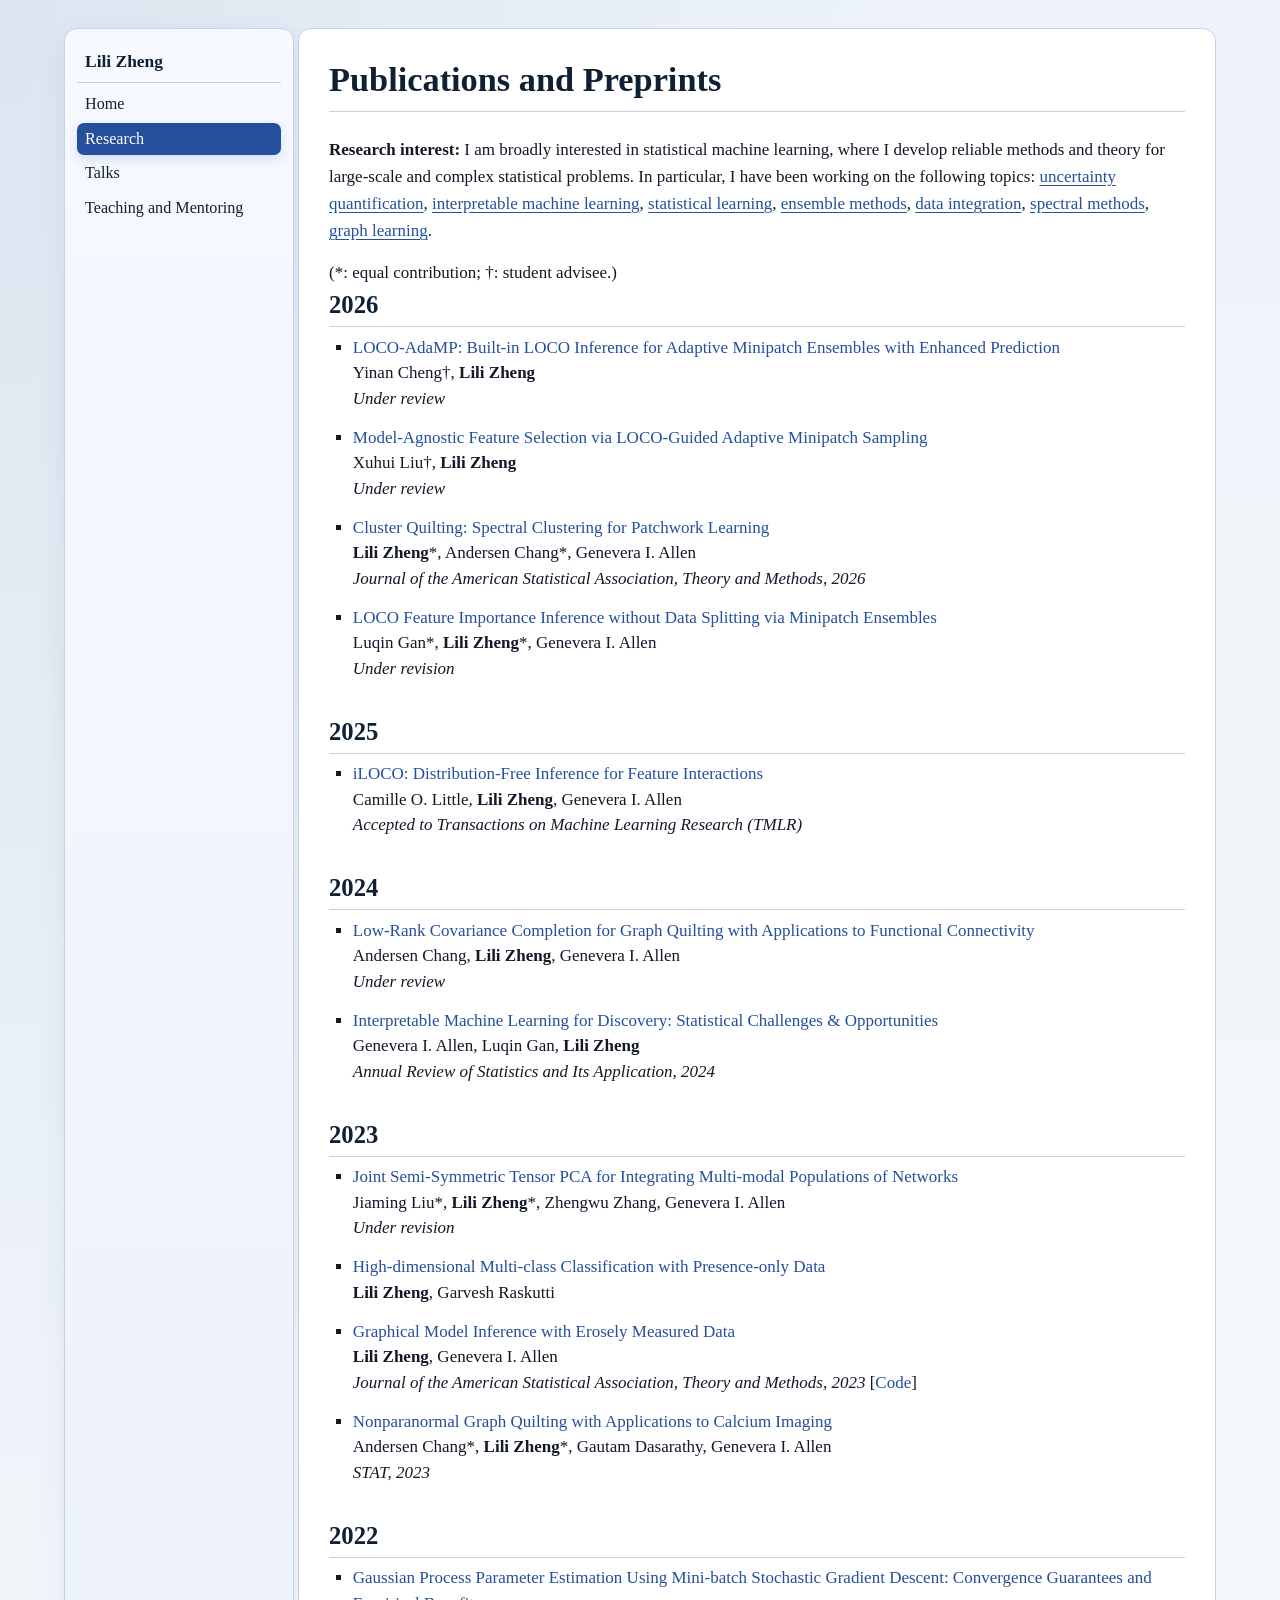
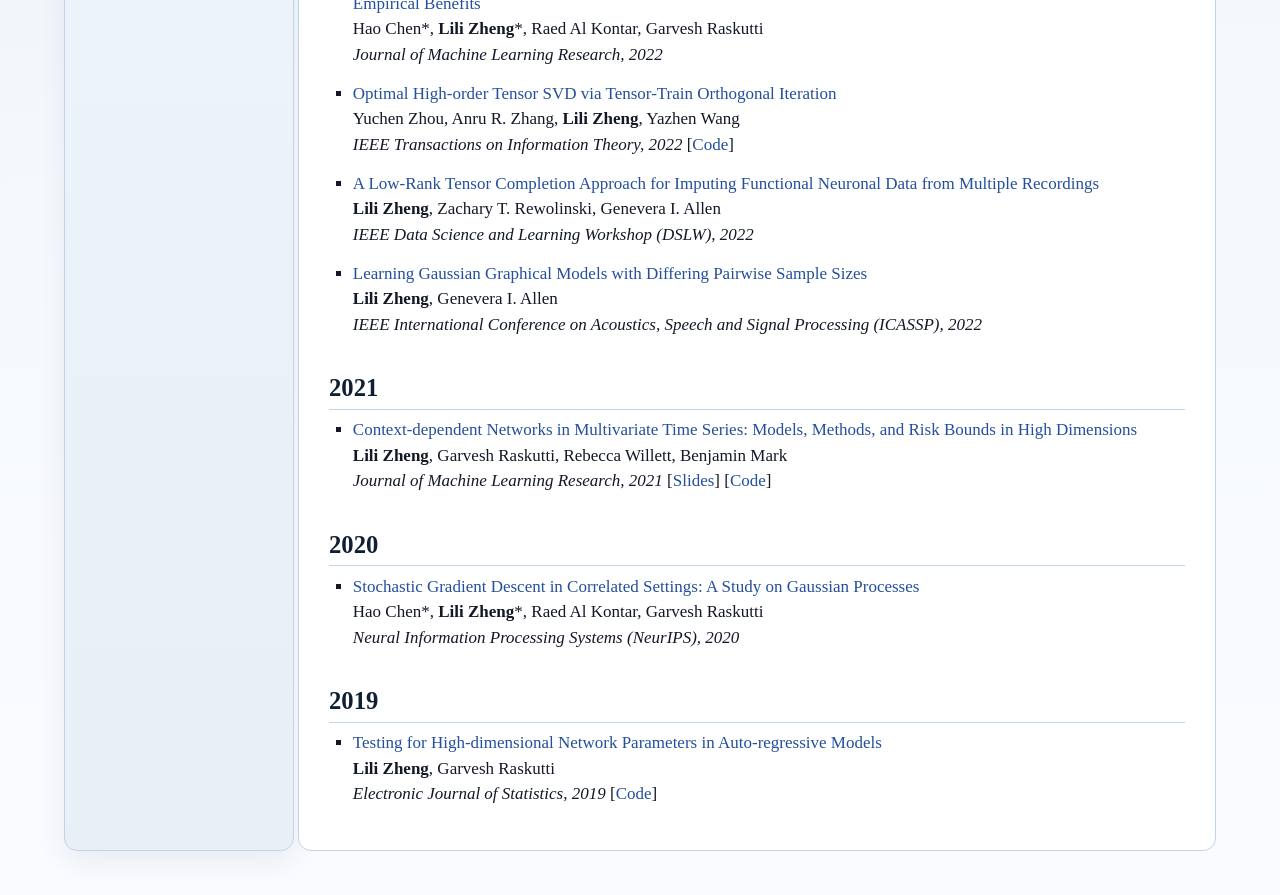
==== publications.html @ 24b3c56e "Update academic website, publications, and topic filters" ====
<!DOCTYPE html PUBLIC "-//W3C//DTD XHTML 1.1//EN"
  "http://www.w3.org/TR/xhtml11/DTD/xhtml11.dtd">
<html xmlns="http://www.w3.org/1999/xhtml" xml:lang="en">
<head>
<meta name="generator" content="jemdoc, see http://jemdoc.jaboc.net/" />
<meta http-equiv="Content-Type" content="text/html;charset=utf-8" />
<meta name="viewport" content="width=device-width, initial-scale=1" />
<link rel="stylesheet" href="jemdoc.css" type="text/css" />
<script src="publications.js" type="text/javascript"></script>
<title>Publications and Preprints</title>
</head>
<body>
<table summary="Table for page layout." id="tlayout">
<tr valign="top">
<td id="layout-menu">
<div class="menu-category">Lili Zheng</div>
<div class="menu-item"><a href="index.html">Home</a></div>
<div class="menu-item"><a href="publications.html" class="current">Research</a></div>
<div class="menu-item"><a href="talks.html">Talks</a></div>
<div class="menu-item"><a href="service.html">Teaching&nbsp;and&nbsp;Mentoring</a></div>
</td>
<td id="layout-content">
<div id="toptitle">
<h1>Publications and Preprints</h1>
</div>
<p><strong>Research interest:</strong> I am broadly interested in statistical machine learning, where I develop reliable methods and theory for large-scale and complex statistical problems. In particular, I have been working on the following topics: <a class="research-topic-link" data-topic="0" href="#topic-uncertainty-quantification">uncertainty quantification</a>, <a class="research-topic-link" data-topic="1" href="#topic-interpretable-machine-learning">interpretable machine learning</a>, <a class="research-topic-link" data-topic="2" href="#topic-statistical-learning">statistical learning</a>, <a class="research-topic-link" data-topic="3" href="#topic-ensemble-methods">ensemble methods</a>, <a class="research-topic-link" data-topic="4" href="#topic-data-integration">data integration</a>, <a class="research-topic-link" data-topic="5" href="#topic-spectral-methods">spectral methods</a>, <a class="research-topic-link" data-topic="6" href="#topic-graph-learning">graph learning</a>.</p>
<p>(*: equal contribution; †: student advisee.)</p>
<div id="paper-topic-filter" class="paper-topic-filter" hidden="hidden">
  <span id="paper-topic-label" role="status"></span>
  <a href="#all-papers">All papers</a>
</div>
<div id="papers-by-year">
<h2>2026</h2>
<ul>
<li><p><a href="https://arxiv.org/abs/2609.36396">LOCO-AdaMP: Built-in LOCO Inference for Adaptive Minipatch Ensembles with Enhanced Prediction</a> <br />
Yinan Cheng†, <b>Lili Zheng</b> <br />
<i>Under review</i></p>
</li>
</ul>
<ul>
<li><p><a href="https://arxiv.org/abs/2609.24126">Model-Agnostic Feature Selection via LOCO-Guided Adaptive Minipatch Sampling</a> <br />
Xuhui Liu†, <b>Lili Zheng</b> <br />
<i>Under review</i></p>
</li>
</ul>
<ul>
<li><p><a href="https://arxiv.org/abs/2406.13833">Cluster Quilting: Spectral Clustering for Patchwork Learning</a> <br />
<b>Lili Zheng</b>*, Andersen Chang*, Genevera I. Allen <br />
<i>Journal of the American Statistical Association, Theory and Methods, 2026</i></p>
</li>
</ul>
<ul>
<li><p><a href="https://arxiv.org/abs/2206.02088">LOCO Feature Importance Inference without Data Splitting via Minipatch Ensembles</a> <br />
Luqin Gan*, <b>Lili Zheng</b>*, Genevera I. Allen <br />
<i>Under revision</i></p>
</li>
</ul>
<h2>2025</h2>
<ul>
<li><p><a href="https://arxiv.org/abs/2502.06661">iLOCO: Distribution-Free Inference for Feature Interactions</a> <br />
Camille O. Little, <b>Lili Zheng</b>, Genevera I. Allen <br />
<i>Accepted to Transactions on Machine Learning Research (TMLR)</i></p>
</li>
</ul>
<h2>2024</h2>
<ul>
<li><p><a href="https://arxiv.org/abs/2209.08273">Low-Rank Covariance Completion for Graph Quilting with Applications to Functional Connectivity</a> <br />
Andersen Chang, <b>Lili Zheng</b>, Genevera I. Allen <br />
<i>Under review</i></p>
</li>
</ul>
<ul>
<li><p><a href="https://arxiv.org/abs/2308.01475">Interpretable Machine Learning for Discovery: Statistical Challenges &amp; Opportunities</a> <br />
Genevera I. Allen, Luqin Gan, <b>Lili Zheng</b> <br />
<i>Annual Review of Statistics and Its Application, 2024</i></p>
</li>
</ul>
<h2>2023</h2>
<ul>
<li><p><a href="https://arxiv.org/abs/2312.14416">Joint Semi-Symmetric Tensor PCA for Integrating Multi-modal Populations of Networks</a> <br />
Jiaming Liu*, <b>Lili Zheng</b>*, Zhengwu Zhang, Genevera I. Allen <br />
<i>Under revision</i></p>
</li>
</ul>
<ul>
<li><p><a href="https://arxiv.org/abs/2304.09305">High-dimensional Multi-class Classification with Presence-only Data</a> <br />
<b>Lili Zheng</b>, Garvesh Raskutti <br /></p>
</li>
</ul>
<ul>
<li><p><a href="https://arxiv.org/abs/2210.11625">Graphical Model Inference with Erosely Measured Data</a> <br />
<b>Lili Zheng</b>, Genevera I. Allen <br />
<i>Journal of the American Statistical Association, Theory and Methods, 2023</i> [<a href="https://github.com/Lili-Zheng-stat/GI-JOE">Code</a>]</p>
</li>
</ul>
<ul>
<li><p><a href="https://arxiv.org/abs/2305.13491">Nonparanormal Graph Quilting with Applications to Calcium Imaging</a> <br />
Andersen Chang*, <b>Lili Zheng</b>*, Gautam Dasarathy, Genevera I. Allen <br />
<i>STAT, 2023</i></p>
</li>
</ul>
<h2>2022</h2>
<ul>
<li><p><a href="https://www.jmlr.org/papers/volume23/20-1365/20-1365.pdf">Gaussian Process Parameter Estimation Using Mini-batch Stochastic Gradient Descent: Convergence Guarantees and Empirical Benefits</a> <br />
Hao Chen*, <b>Lili Zheng</b>*, Raed Al Kontar, Garvesh Raskutti <br />
<i>Journal of Machine Learning Research, 2022</i></p>
</li>
</ul>
<ul>
<li><p><a href="https://arxiv.org/abs/2010.02482">Optimal High-order Tensor SVD via Tensor-Train Orthogonal Iteration</a> <br />
Yuchen Zhou, Anru R. Zhang, <b>Lili Zheng</b>, Yazhen Wang <br />
<i>IEEE Transactions on Information Theory, 2022</i> [<a href="https://github.com/Lili-Zheng-stat/TTOI">Code</a>]</p>
</li>
</ul>
<ul>
<li><p><a href="https://ieeexplore.ieee.org/abstract/document/9820079/">A Low-Rank Tensor Completion Approach for Imputing Functional Neuronal Data from Multiple Recordings</a> <br />
<b>Lili Zheng</b>, Zachary T. Rewolinski, Genevera I. Allen <br />
<i>IEEE Data Science and Learning Workshop (DSLW), 2022</i></p>
</li>
</ul>
<ul>
<li><p><a href="https://ieeexplore.ieee.org/abstract/document/9746583">Learning Gaussian Graphical Models with Differing Pairwise Sample Sizes</a> <br />
<b>Lili Zheng</b>, Genevera I. Allen <br />
<i>IEEE International Conference on Acoustics, Speech and Signal Processing (ICASSP), 2022</i></p>
</li>
</ul>
<h2>2021</h2>
<ul>
<li><p><a href="https://arxiv.org/abs/2003.07429">Context-dependent Networks in Multivariate Time Series: Models, Methods, and Risk Bounds in High Dimensions</a> <br />
<b>Lili Zheng</b>, Garvesh Raskutti, Rebecca Willett, Benjamin Mark <br />
<i>Journal of Machine Learning Research, 2021</i> [<a href="pre/Context-dependent-slides.pdf">Slides</a>] [<a href="https://github.com/Lili-Zheng-stat/Network-inference-for-autoregressive-models">Code</a>]</p>
</li>
</ul>
<h2>2020</h2>
<ul>
<li><p><a href="https://proceedings.neurips.cc/paper/2020/hash/1cb524b5a3f3f82be4a7d954063c07e2-Abstract.html">Stochastic Gradient Descent in Correlated Settings: A Study on Gaussian Processes</a> <br />
Hao Chen*, <b>Lili Zheng</b>*, Raed Al Kontar, Garvesh Raskutti <br />
<i>Neural Information Processing Systems (NeurIPS), 2020</i></p>
</li>
</ul>
<h2>2019</h2>
<ul>
<li><p><a href="https://projecteuclid.org/euclid.ejs/1576119708">Testing for High-dimensional Network Parameters in Auto-regressive Models</a> <br />
<b>Lili Zheng</b>, Garvesh Raskutti <br />
<i>Electronic Journal of Statistics, 2019</i> [<a href="https://github.com/Lili-Zheng-stat/Network-inference-for-autoregressive-models">Code</a>]</p>
</li>
</ul>
</div>
</td>
</tr>
</table>
</body>
</html>
---- jemdoc.css ----
/* Default css file for jemdoc. */

table#tlayout {
    border: none;
    border-collapse: separate;
    background: white;
}

body {
	background: white;
	font-family: Georgia, serif;
	padding-bottom: 8px;
	margin: 0;
}

#layout-menu {
	background: #f6f6f6;
	border: 1px solid #dddddd;
	padding-top: 0.5em;
	padding-left: 8px;
	padding-right: 8px;
	font-size: 1.0em;
	width: auto;
	white-space: nowrap;
    text-align: left;
    vertical-align: top;
}

#layout-menu td {
	background: #f4f4f4;
    vertical-align: top;
}

#layout-content {
	padding-top: 0.0em;
	padding-left: 1.0em;
	padding-right: 1.0em;
    border: none;
    background: white;
    text-align: left;
    vertical-align: top;
}

#layout-menu a {
	line-height: 1.5em;
	margin-left: 0.5em;
}

tt {
    background: #ffffdd;
}

pre, tt {
	font-size: 90%;
	font-family: monaco, monospace;
}

a, a > tt {
	color: #224b8d;
	text-decoration: none;
}

a:hover {
	border-bottom: 1px gray dotted;
}

#layout-menu a.current:link, #layout-menu a.current:visited {
	color: #022b6d;
	border-bottom: 1px gray solid;
}
#layout-menu a:link, #layout-menu a:visited, #layout-menu a:hover {
	color: #527bbd;
	text-decoration: none;
}
#layout-menu a:hover {
	text-decoration: none;
}

div.menu-category {
	border-bottom: 1px solid gray;
	margin-top: 0.8em;
	padding-top: 0.2em;
	padding-bottom: 0.1em;
	font-weight: bold;
}

div.menu-item {
	padding-left: 16px;
	text-indent: -16px;
}

div#toptitle {
	padding-bottom: 0.2em;
	margin-bottom: 1.5em;
	border-bottom: 3px double gray;
}

/* Reduce space if we begin the page with a title. */
div#toptitle + h2, div#toptitle + h3 {
	margin-top: -0.7em;
}

div#subtitle {
	margin-top: 0.0em;
	margin-bottom: 0.0em;
	padding-top: 0em;
	padding-bottom: 0.1em;
}

em {
	font-style: italic;
}

strong {
	font-weight: bold;
}


h1, h2, h3 {
	color: #527bbd;
	margin-top: 0.7em;
	margin-bottom: 0.3em;
	padding-bottom: 0.2em;
	line-height: 1.0;
	padding-top: 0.5em;
	border-bottom: 1px solid #aaaaaa;
}

h1 {
	font-size: 165%;
}

h2 {
	padding-top: 0.8em;
	font-size: 125%;
}

h2 + h3 {
    padding-top: 0.2em;
}

h3 {
	font-size: 110%;
	border-bottom: none;
}

p {
	margin-top: 0.0em;
	margin-bottom: 0.8em;
	padding: 0;
	line-height: 1.3;
}

pre {
	padding: 0;
	margin: 0;
}

div#footer {
	font-size: small;
	border-top: 1px solid #c0c0c0;
	padding-top: 0.1em;
	margin-top: 4.0em;
	color: #c0c0c0;
}

div#footer a {
	color: #80a0b0;
}

div#footer-text {
	float: left;
	padding-bottom: 8px;
}

ul, ol, dl {
	margin-top: 0.2em;
	padding-top: 0;
	margin-bottom: 0.8em;
}

dt {
	margin-top: 0.5em;
	margin-bottom: 0;
}

dl {
	margin-left: 20px;
}

dd {
	color: #222222;
}

dd > *:first-child {
	margin-top: 0;
}

ul {
	list-style-position: outside;
	list-style-type: square;
}

p + ul, p + ol {
	margin-top: -0.5em;
}

li ul, li ol {
	margin-top: -0.3em;
}

ol {
	list-style-position: outside;
	list-style-type: decimal;
}

li p, dd p {
	margin-bottom: 0.3em;
}


ol ol {
	list-style-type: lower-alpha;
}

ol ol ol {
	list-style-type: lower-roman;
}

p + div.codeblock {
	margin-top: -0.6em;
}

div.codeblock, div.infoblock {
	margin-right: 0%;
	margin-top: 1.2em;
	margin-bottom: 1.3em;
}

div.blocktitle {
	font-weight: bold;
	color: #cd7b62;
	margin-top: 1.2em;
	margin-bottom: 0.1em;
}

div.blockcontent {
	border: 1px solid silver;
	padding: 0.3em 0.5em;
}

div.infoblock > div.blockcontent {
	background: #ffffee;
}

div.blockcontent p + ul, div.blockcontent p + ol {
	margin-top: 0.4em;
}

div.infoblock p {
	margin-bottom: 0em;
}

div.infoblock li p, div.infoblock dd p {
	margin-bottom: 0.5em;
}

div.infoblock p + p {
	margin-top: 0.8em;
}

div.codeblock > div.blockcontent {
	background: #f6f6f6;
}

span.pycommand {
	color: #000070;
}

span.statement {
	color: #008800;
}
span.builtin {
	color: #000088;
}
span.special {
	color: #990000;
}
span.operator {
	color: #880000;
}
span.error {
	color: #aa0000;
}
span.comment, span.comment > *, span.string, span.string > * {
	color: #606060;
}

@media print {
	#layout-menu { display: none; }
}

#fwtitle {
	margin: 2px;
}

#fwtitle #toptitle {
	padding-left: 0.5em;
	margin-bottom: 0.5em;
}

#layout-content h1:first-child, #layout-content h2:first-child, #layout-content h3:first-child {
	margin-top: -0.7em;
}

div#toptitle h1, #layout-content div#toptitle h1 {
	margin-bottom: 0.0em;
	padding-bottom: 0.1em;
	padding-top: 0;
	margin-top: 0.5em;
	border-bottom: none;
}

img.eq {
	padding: 0;
	padding-left: 0.1em;
	padding-right: 0.1em;
	margin: 0;
}

img.eqwl {
	padding-left: 2em;
	padding-top: 0.6em;
	padding-bottom: 0.2em;
	margin: 0;
}

table {
    border: 2px solid black;
    border-collapse: collapse;
}

td {
    padding: 2px;
    padding-left: 0.5em;
    padding-right: 0.5em;
    text-align: center;
    border: 1px solid gray;
}

table + table {
    margin-top: 1em;
}

tr.heading {
    font-weight: bold;
    border-bottom: 2px solid black;
}

img {
    border: none;
}

table.imgtable, table.imgtable td {
    border: none;
    text-align: left;
}

/* Shared academic website theme */
* { box-sizing: border-box; }
html { min-height: 100%; }
body {
  min-height: 100vh;
  background: radial-gradient(ellipse at top left, #dce6f0 0, transparent 52%), linear-gradient(#edf3f9, #f9fbfe);
  color: #121826;
  font-family: Georgia, "Times New Roman", serif;
  font-size: 17px;
  padding: 28px 24px 44px;
  margin: 0;
}
table#tlayout {
  width: 100%; max-width: 1160px; margin: 0 auto;
  border: 0; border-spacing: 4px 0; border-collapse: separate;
  background: transparent; table-layout: fixed;
}
#layout-menu {
  width: 230px; padding: 16px 12px;
  background: linear-gradient(#f6f9ff, #e8eff7);
  border: 1px solid #c3d3e7; border-radius: 13px;
  box-shadow: 0 10px 28px rgba(36, 62, 98, .08);
  font-size: .95em; white-space: normal;
}
div.menu-category {
  color: #102033; font-size: 1.08em;
  border-bottom: 1px solid #c3d3e7;
  padding: 6px 8px 10px; margin: 0 0 5px;
}
div.menu-item { padding: 0; text-indent: 0; margin: 2px 0; }
#layout-menu a { display: block; margin: 0; padding: 5px 8px; border-radius: 7px; line-height: 1.4; }
#layout-menu a:link, #layout-menu a:visited { color: #102033; border: 0; }
#layout-menu a:hover { background: #e0eafa; border: 0; }
#layout-menu a.current:link, #layout-menu a.current:visited {
  color: white; background: #234f9c; border: 0;
  box-shadow: 0 4px 12px rgba(35, 79, 156, .16);
}
#layout-content {
  padding: 12px 30px 30px; background: white;
  border: 1px solid #c3d3e7; border-radius: 13px;
  overflow-wrap: break-word;
}
div#toptitle { border-bottom: 1px solid #c3d3e7; margin-bottom: 24px; padding-bottom: 6px; }
h1, h2, h3 { color: #102033; line-height: 1.25; border-color: #c3d3e7; }
h1 { font-size: 2.02em; }
h2 { font-size: 1.45em; margin-top: 1.15em; padding-top: .3em; }
h3 { font-size: 1.12em; }
p { line-height: 1.6; margin-bottom: .85em; }
a, a > tt { color: #234f9c; }
a:hover { border-bottom: 1px dotted #234f9c; }
ul, ol { padding-left: 1.4em; }
li { margin-bottom: .8em; }
li p { line-height: 1.5; }
#layout-content img { max-width: 100%; height: auto; }
#layout-content table.imgtable { max-width: 100%; }
#footer { border-color: #c3d3e7; color: #52627a; }
.profile { display: grid; grid-template-columns: 240px minmax(0, 1fr); gap: 28px; align-items: start; }
.profile-photo { display: block; width: 240px; border-radius: 10px; }
.contact-card { margin-top: 12px; padding: 10px 12px; border: 1px solid #c3d3e7; border-radius: 8px; color: #40516b; font-size: .92em; line-height: 1.5; }
.contact-card p { margin: 0 0 8px; line-height: 1.5; }
.contact-card p:last-child { margin-bottom: 0; }
.profile-bio p:last-child { margin-bottom: 0; }
@media (max-width: 900px) {
  body { padding: 20px 14px; }
  #layout-menu { width: 195px; }
  #layout-content { padding: 12px 22px 24px; }
  .profile { grid-template-columns: 190px minmax(0, 1fr); gap: 22px; }
  .profile-photo { width: 190px; }
}
@media (max-width: 700px) {
  body { padding: 12px; font-size: 16px; }
  table#tlayout, table#tlayout > tbody, table#tlayout > tbody > tr { display: block; width: 100%; }
  #layout-menu, #layout-content { display: block; width: 100%; }
  #layout-menu { margin-bottom: 12px; padding: 10px; }
  div.menu-category { padding: 4px 8px 8px; }
  div.menu-item { display: inline-block; margin: 2px; }
  #layout-content { padding: 12px 18px 24px; }
  .profile { grid-template-columns: minmax(0, 1fr); gap: 24px; }
  .profile-aside { max-width: 260px; }
  .profile-photo { width: 100%; }
  h1 { font-size: 1.85em; }
}
@media print {
  body { background: white; padding: 0; }
  #layout-menu { display: none; }
  #layout-content { border: 0; width: 100%; }
  table#tlayout { display: block; }
}

/* Topic links filter the single chronological publication list. */
[hidden] { display: none !important; }
.research-topic-link { text-decoration: underline; text-underline-offset: 3px; }
.research-topic-link[aria-current="true"] { font-weight: bold; }
.research-topic-link:focus-visible, .paper-topic-filter a:focus-visible { outline: 2px solid #759bd0; outline-offset: 3px; }
.paper-topic-filter { display: flex; align-items: baseline; flex-wrap: wrap; gap: 12px 20px; margin: 20px 0; }
#paper-topic-label { font-weight: bold; color: #102033; }
.paper-topic-filter a { font-size: .92em; }
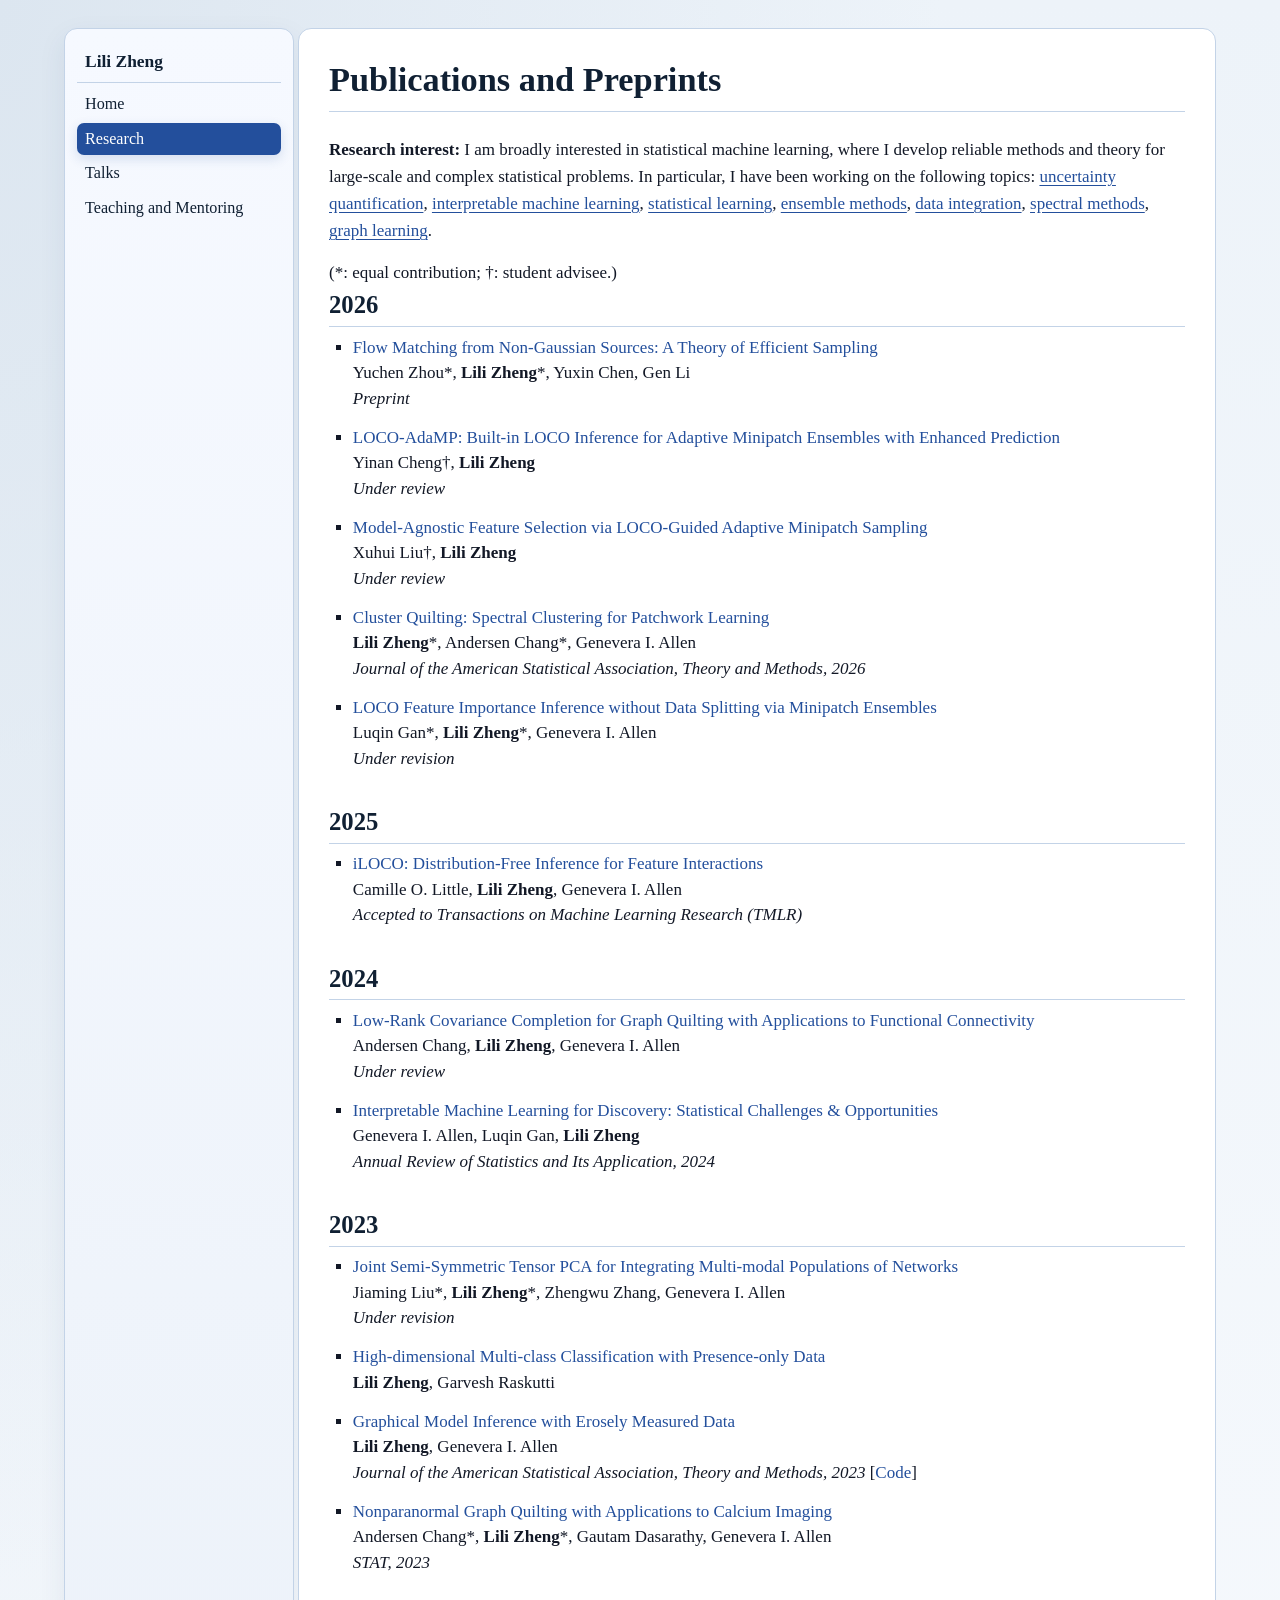
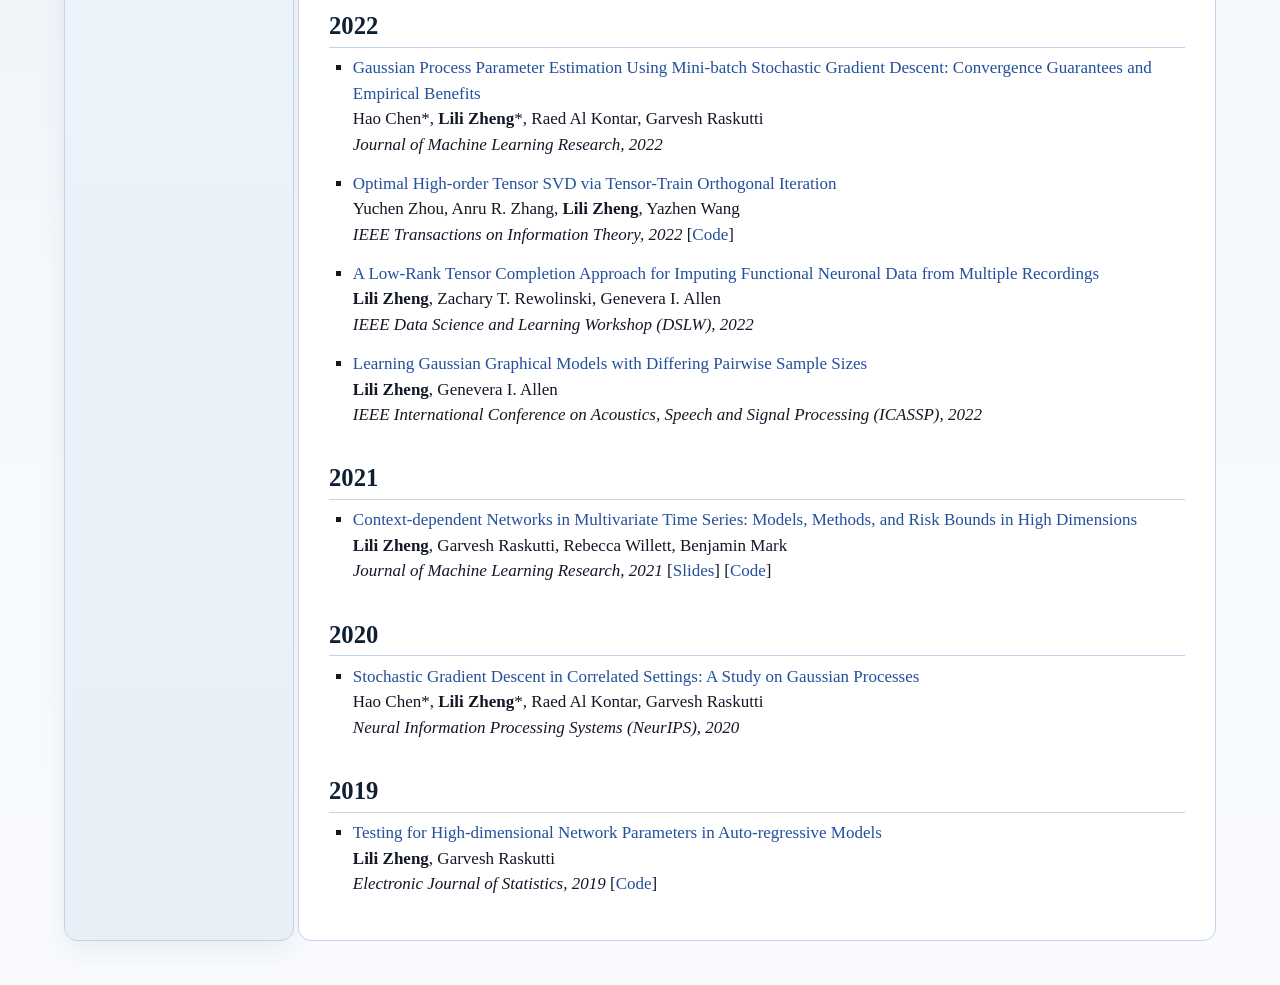
==== commit cbb17105: "Add flow matching preprint and linked CV citation" ====
--- a/publications.html
+++ b/publications.html
@@ -32,6 +32,10 @@
 <div id="papers-by-year">
 <h2>2026</h2>
 <ul>
+<li><p><a href="papers/flow-matching.pdf">Flow Matching from Non-Gaussian Sources: A Theory of Efficient Sampling</a> <br />
+Yuchen Zhou*, <b>Lili Zheng</b>*, Yuxin Chen, Gen Li <br />
+<i>Preprint</i></p>
+</li>
 <li><p><a href="https://arxiv.org/abs/2609.36396">LOCO-AdaMP: Built-in LOCO Inference for Adaptive Minipatch Ensembles with Enhanced Prediction</a> <br />
 Yinan Cheng†, <b>Lili Zheng</b> <br />
 <i>Under review</i></p>
--- a/jemdoc.css
+++ b/jemdoc.css
@@ -422,8 +422,8 @@
 #layout-content img { max-width: 100%; height: auto; }
 #layout-content table.imgtable { max-width: 100%; }
 #footer { border-color: #c3d3e7; color: #52627a; }
-.profile { display: grid; grid-template-columns: 240px minmax(0, 1fr); gap: 28px; align-items: start; }
-.profile-photo { display: block; width: 240px; border-radius: 10px; }
+.profile { display: grid; grid-template-columns: 280px minmax(0, 1fr); gap: 28px; align-items: start; }
+.profile-photo { display: block; width: 280px; border-radius: 10px; }
 .contact-card { margin-top: 12px; padding: 10px 12px; border: 1px solid #c3d3e7; border-radius: 8px; color: #40516b; font-size: .92em; line-height: 1.5; }
 .contact-card p { margin: 0 0 8px; line-height: 1.5; }
 .contact-card p:last-child { margin-bottom: 0; }
@@ -444,7 +444,7 @@
   div.menu-item { display: inline-block; margin: 2px; }
   #layout-content { padding: 12px 18px 24px; }
   .profile { grid-template-columns: minmax(0, 1fr); gap: 24px; }
-  .profile-aside { max-width: 260px; }
+  .profile-aside { max-width: 280px; }
   .profile-photo { width: 100%; }
   h1 { font-size: 1.85em; }
 }
